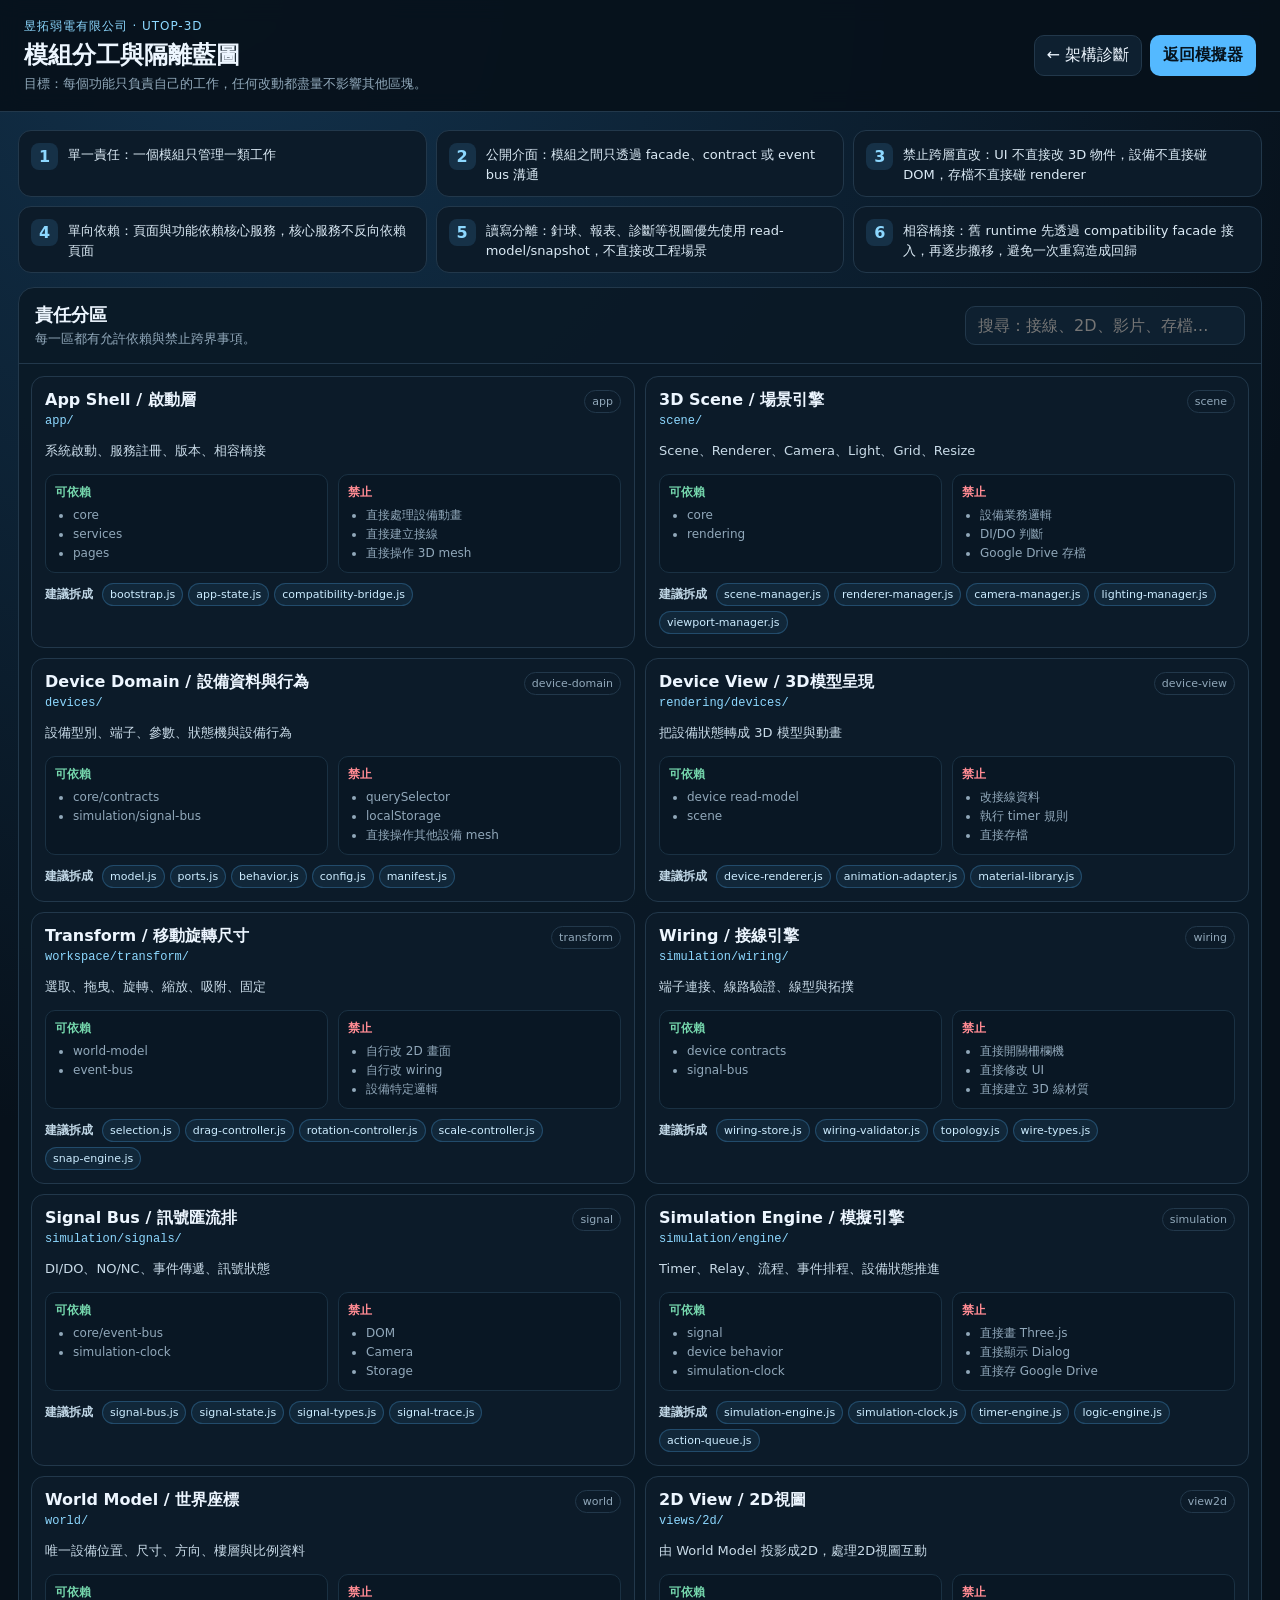
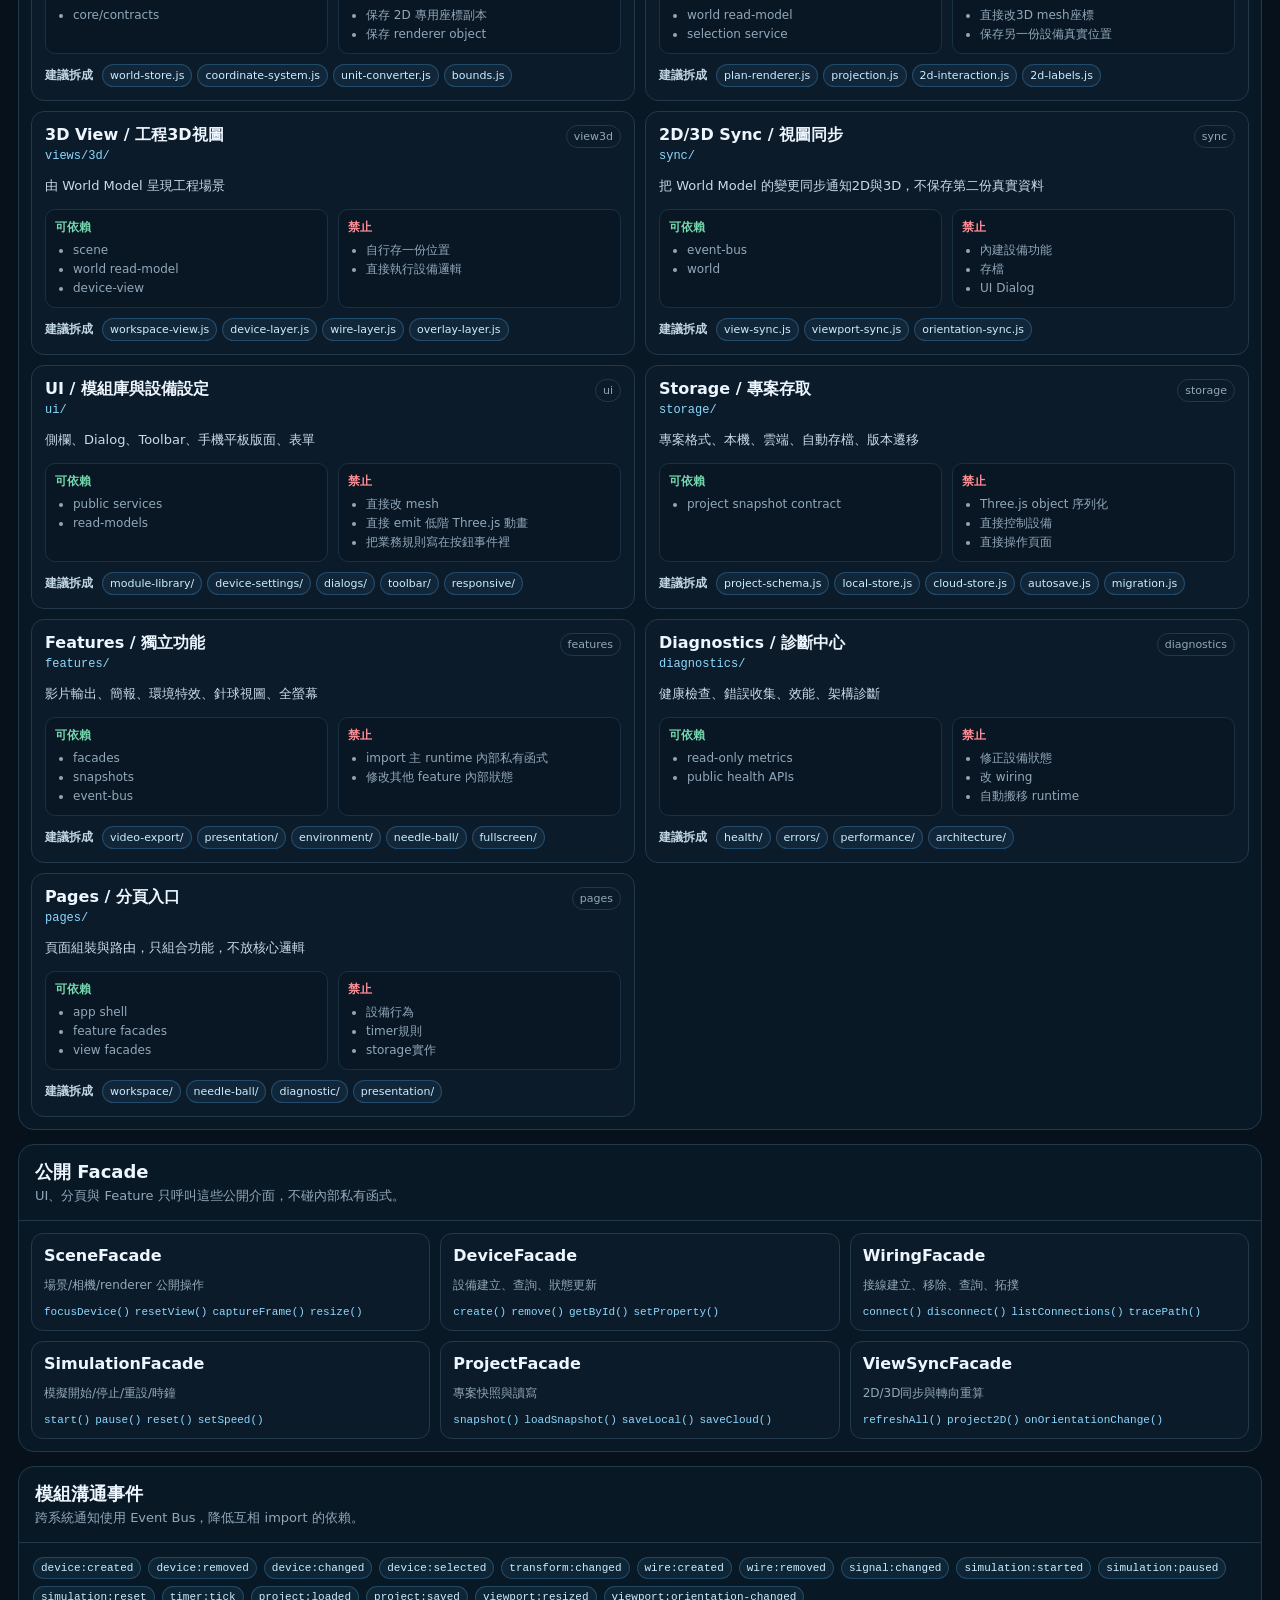
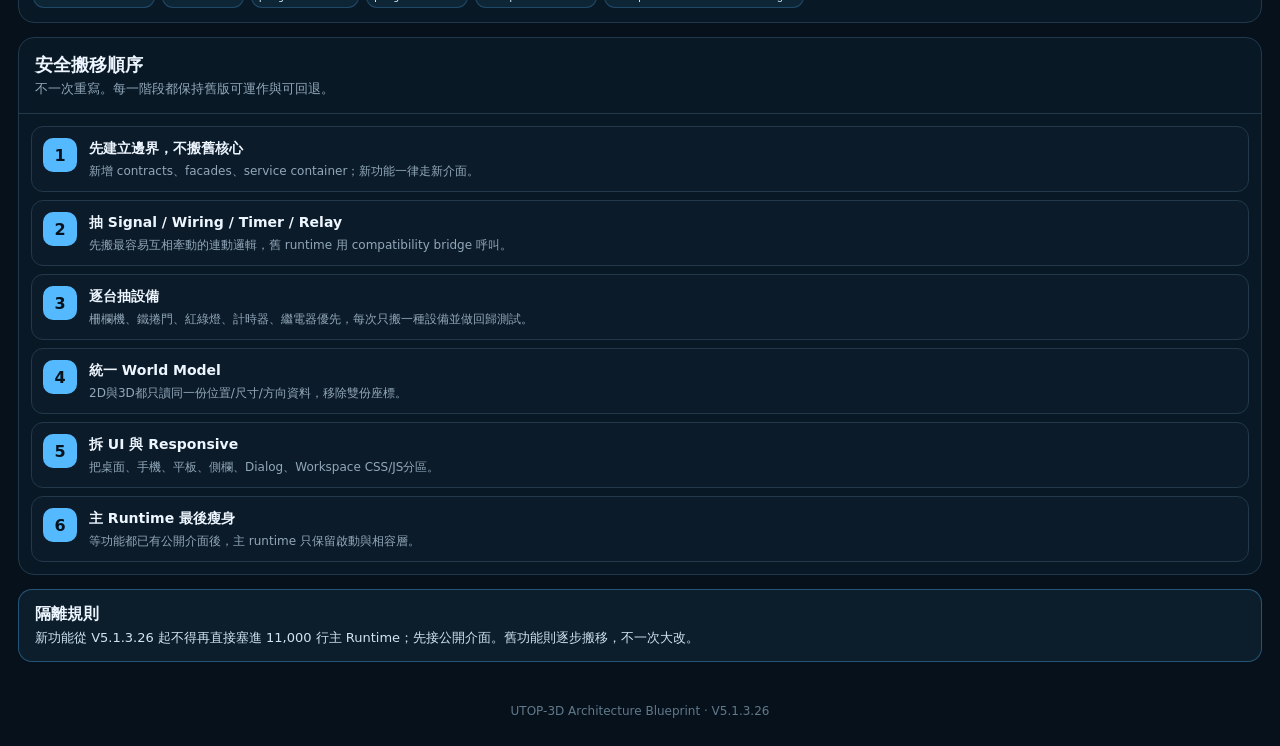
==== architecture-blueprint.html @ c3c10d14 "UTOP-V5.1.3.26 -5" ====
<!doctype html>
<html lang="zh-Hant">
<head>
<meta charset="utf-8">
<meta name="viewport" content="width=device-width,initial-scale=1,viewport-fit=cover">
<meta name="theme-color" content="#07111b">
<title>UTOP-3D V5.1.3.26｜模組分工藍圖</title>
<link rel="stylesheet" href="./css/architecture-blueprint.css?v=5.1.3.26-20260808">
</head>
<body>
<header class="topbar">
  <div>
    <div class="eyebrow">昱拓弱電有限公司 · UTOP-3D</div>
    <h1>模組分工與隔離藍圖</h1>
    <p>目標：每個功能只負責自己的工作，任何改動都盡量不影響其他區塊。</p>
  </div>
  <div class="top-actions">
    <button id="diagnosticBtn" type="button">← 架構診斷</button>
    <button id="homeBtn" class="primary" type="button">返回模擬器</button>
  </div>
</header>
<main>
  <section class="principles" id="principles"></section>

  <section class="panel">
    <div class="panel-head">
      <div><h2>責任分區</h2><p>每一區都有允許依賴與禁止跨界事項。</p></div>
      <div class="filters">
        <input id="searchInput" type="search" placeholder="搜尋：接線、2D、影片、存檔…">
      </div>
    </div>
    <div id="zoneGrid" class="zone-grid"></div>
  </section>

  <section class="panel">
    <div class="panel-head"><div><h2>公開 Facade</h2><p>UI、分頁與 Feature 只呼叫這些公開介面，不碰內部私有函式。</p></div></div>
    <div id="facadeGrid" class="facade-grid"></div>
  </section>

  <section class="panel">
    <div class="panel-head"><div><h2>模組溝通事件</h2><p>跨系統通知使用 Event Bus，降低互相 import 的依賴。</p></div></div>
    <div id="eventList" class="event-list"></div>
  </section>

  <section class="panel">
    <div class="panel-head"><div><h2>安全搬移順序</h2><p>不一次重寫。每一階段都保持舊版可運作與可回退。</p></div></div>
    <div id="migrationList" class="migration-list"></div>
  </section>

  <section class="callout">
    <strong>隔離規則</strong>
    <p>新功能從 V5.1.3.26 起不得再直接塞進 11,000 行主 Runtime；先接公開介面。舊功能則逐步搬移，不一次大改。</p>
  </section>
</main>
<footer>UTOP-3D Architecture Blueprint · V5.1.3.26</footer>
<script src="./js/architecture-blueprint.js?v=5.1.3.26-20260808" defer></script>
</body>
</html>
---- css/architecture-blueprint.css ----
:root{color-scheme:dark;--bg:#07111b;--panel:#0b1926;--panel2:#102234;--line:#22384b;--text:#edf6ff;--muted:#91a8ba;--accent:#54b9ff;--accent2:#8dd8ff;--danger:#ff8b93;--ok:#75d7ad}
*{box-sizing:border-box}body{margin:0;background:radial-gradient(circle at 18% 0,#12314b 0,transparent 28%),var(--bg);color:var(--text);font-family:system-ui,-apple-system,"Noto Sans TC",sans-serif}.topbar{position:sticky;top:0;z-index:20;display:flex;justify-content:space-between;gap:16px;align-items:center;padding:18px 24px;background:rgba(7,17,27,.94);border-bottom:1px solid var(--line);backdrop-filter:blur(10px)}.eyebrow{font-size:12px;color:var(--accent2);letter-spacing:.08em}.topbar h1{font-size:24px;margin:4px 0}.topbar p{margin:0;color:var(--muted);font-size:13px}.top-actions{display:flex;gap:8px;flex-wrap:wrap}button,input{font:inherit;border:1px solid var(--line);background:#0e2030;color:var(--text);border-radius:10px;padding:9px 12px}button{cursor:pointer}.primary{background:var(--accent);color:#06131d;border-color:transparent;font-weight:700}main{max-width:1500px;margin:auto;padding:18px}.principles{display:grid;grid-template-columns:repeat(3,minmax(0,1fr));gap:9px}.principles article{display:flex;gap:10px;align-items:flex-start;border:1px solid var(--line);background:#0c1b29;border-radius:13px;padding:12px}.principles span{display:grid;place-items:center;min-width:27px;height:27px;border-radius:8px;background:rgba(84,185,255,.14);color:var(--accent2);font-weight:800}.principles p{margin:2px 0 0;font-size:13px;line-height:1.5;color:#dbeaf5}.panel{margin-top:14px;border:1px solid var(--line);border-radius:16px;background:rgba(10,25,38,.93);overflow:hidden}.panel-head{display:flex;justify-content:space-between;gap:12px;align-items:center;padding:15px 16px;border-bottom:1px solid var(--line)}.panel h2{margin:0 0 3px;font-size:18px}.panel-head p{margin:0;color:var(--muted);font-size:13px}.filters input{min-width:280px}.zone-grid{display:grid;grid-template-columns:repeat(2,minmax(0,1fr));gap:10px;padding:12px}.zone{border:1px solid var(--line);background:#0c1b29;border-radius:13px;padding:13px}.zone-title{display:flex;justify-content:space-between;gap:10px}.zone-title strong{display:block}.zone-title code{display:block;color:var(--accent2);margin-top:3px;font-size:12px}.zone-title>span{font-size:11px;color:var(--muted);border:1px solid var(--line);border-radius:999px;padding:4px 7px;height:max-content}.resp{color:#c9dbe8;line-height:1.5;font-size:13px}.cols{display:grid;grid-template-columns:1fr 1fr;gap:10px}.cols>div{border:1px solid #1a3143;border-radius:10px;padding:9px;background:#091724}.cols h3{margin:0 0 5px;font-size:12px;color:var(--ok)}.cols .deny h3{color:var(--danger)}.cols ul{margin:0;padding-left:18px;color:var(--muted);font-size:12px;line-height:1.6}.split{display:flex;flex-wrap:wrap;gap:5px;align-items:center;margin-top:10px}.split b{font-size:12px;color:#bfd5e4;margin-right:4px}.split span,.event-list code{font-size:11px;border:1px solid rgba(84,185,255,.25);background:rgba(84,185,255,.08);color:#ccecff;border-radius:999px;padding:4px 7px}.facade-grid{display:grid;grid-template-columns:repeat(3,minmax(0,1fr));gap:10px;padding:12px}.facade-grid article{border:1px solid var(--line);border-radius:12px;background:#0c1b29;padding:12px}.facade-grid p{color:var(--muted);font-size:12px}.facade-grid div{display:flex;gap:5px;flex-wrap:wrap}.facade-grid code{font-size:11px;color:var(--accent2)}.event-list{display:flex;gap:7px;flex-wrap:wrap;padding:14px}.migration-list{padding:12px;display:grid;gap:8px}.migration-list article{display:flex;gap:12px;border:1px solid var(--line);border-radius:12px;background:#0c1b29;padding:11px}.migration-list span{display:grid;place-items:center;min-width:34px;height:34px;border-radius:10px;background:var(--accent);color:#06131d;font-weight:900}.migration-list strong{font-size:14px}.migration-list p{margin:4px 0 0;color:var(--muted);font-size:12px;line-height:1.5}.callout{margin-top:14px;border:1px solid rgba(84,185,255,.35);background:rgba(84,185,255,.08);border-radius:14px;padding:14px 16px}.callout p{margin:4px 0 0;color:#cfe4f2;font-size:13px}.empty{grid-column:1/-1;padding:30px;text-align:center;color:var(--muted)}footer{text-align:center;color:#60798b;font-size:12px;padding:24px}@media(max-width:980px){.principles,.facade-grid{grid-template-columns:1fr 1fr}.topbar,.panel-head{align-items:flex-start}.panel-head{flex-direction:column}.filters,.filters input{width:100%}}@media(max-width:720px){.topbar{position:static;flex-direction:column;padding:14px}.top-actions{width:100%}.top-actions button{flex:1}.principles,.zone-grid,.facade-grid{grid-template-columns:1fr}.cols{grid-template-columns:1fr}main{padding:10px}.topbar h1{font-size:20px}}
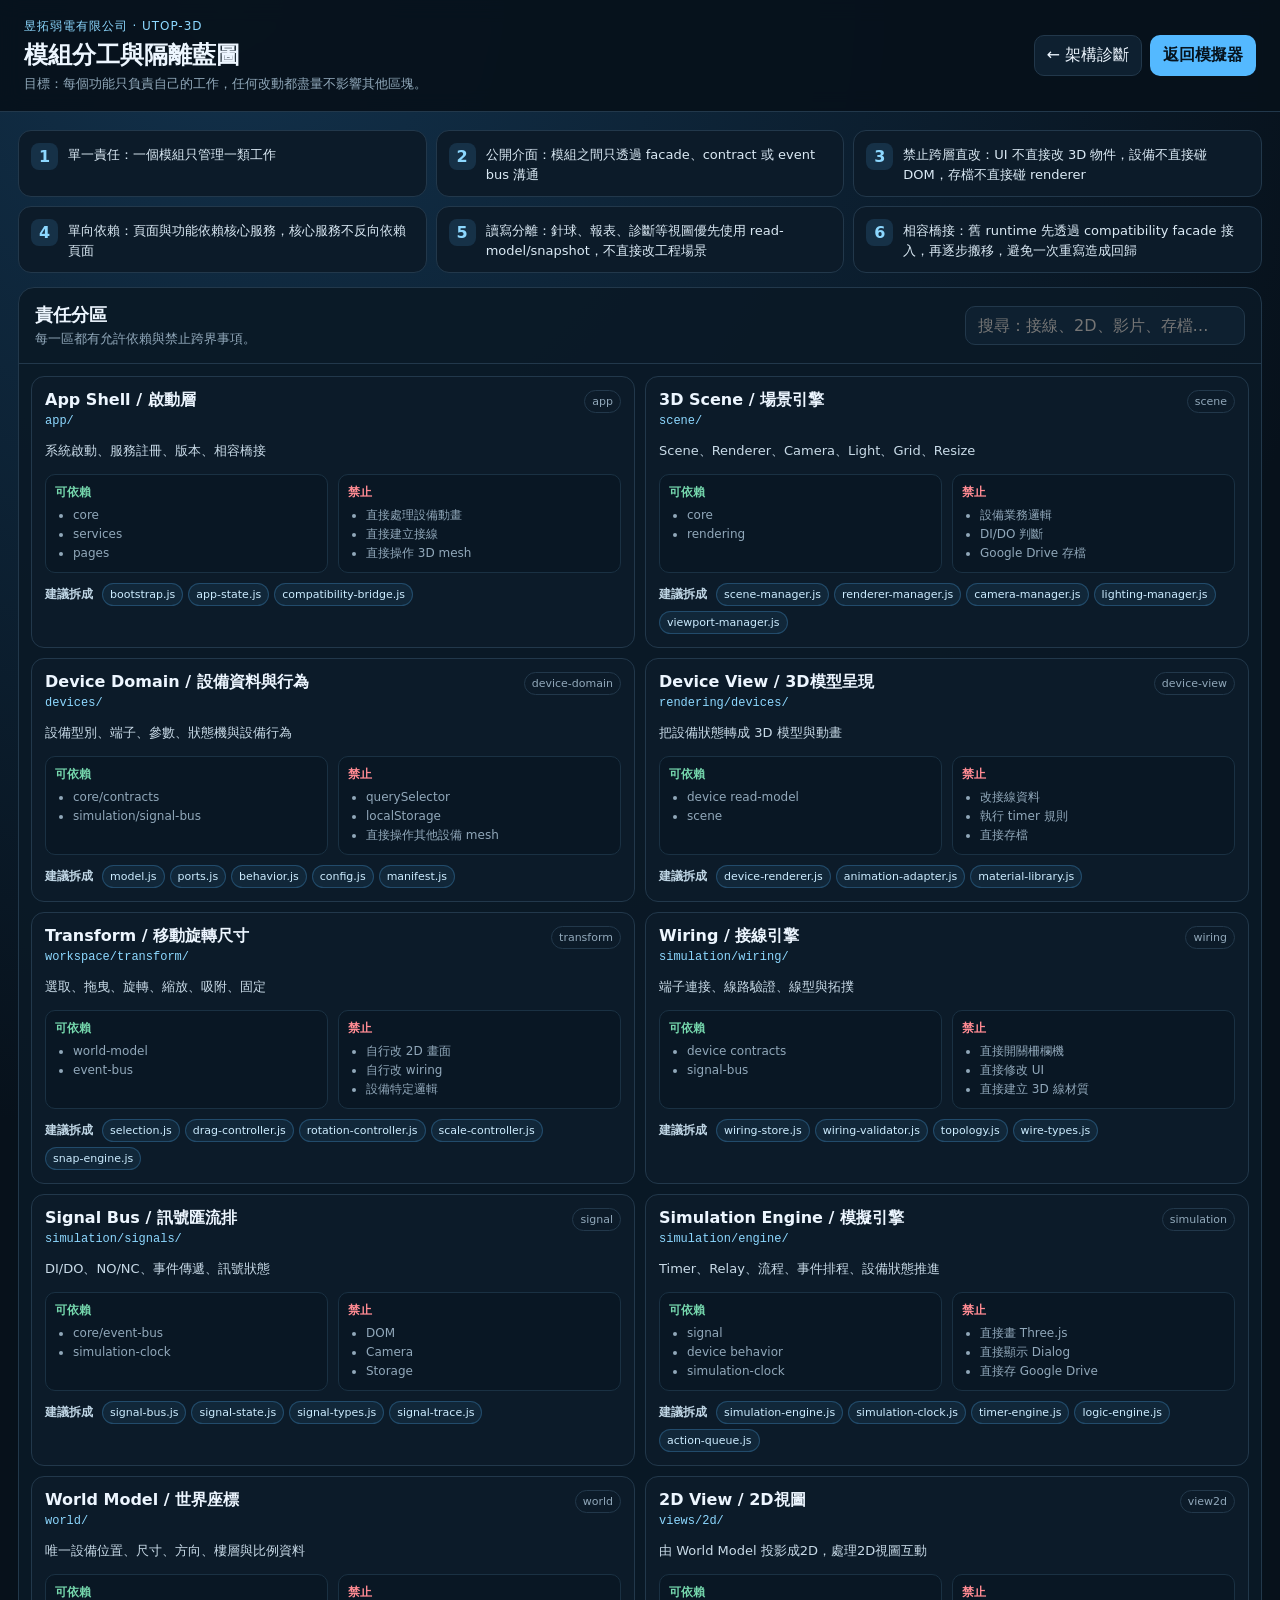
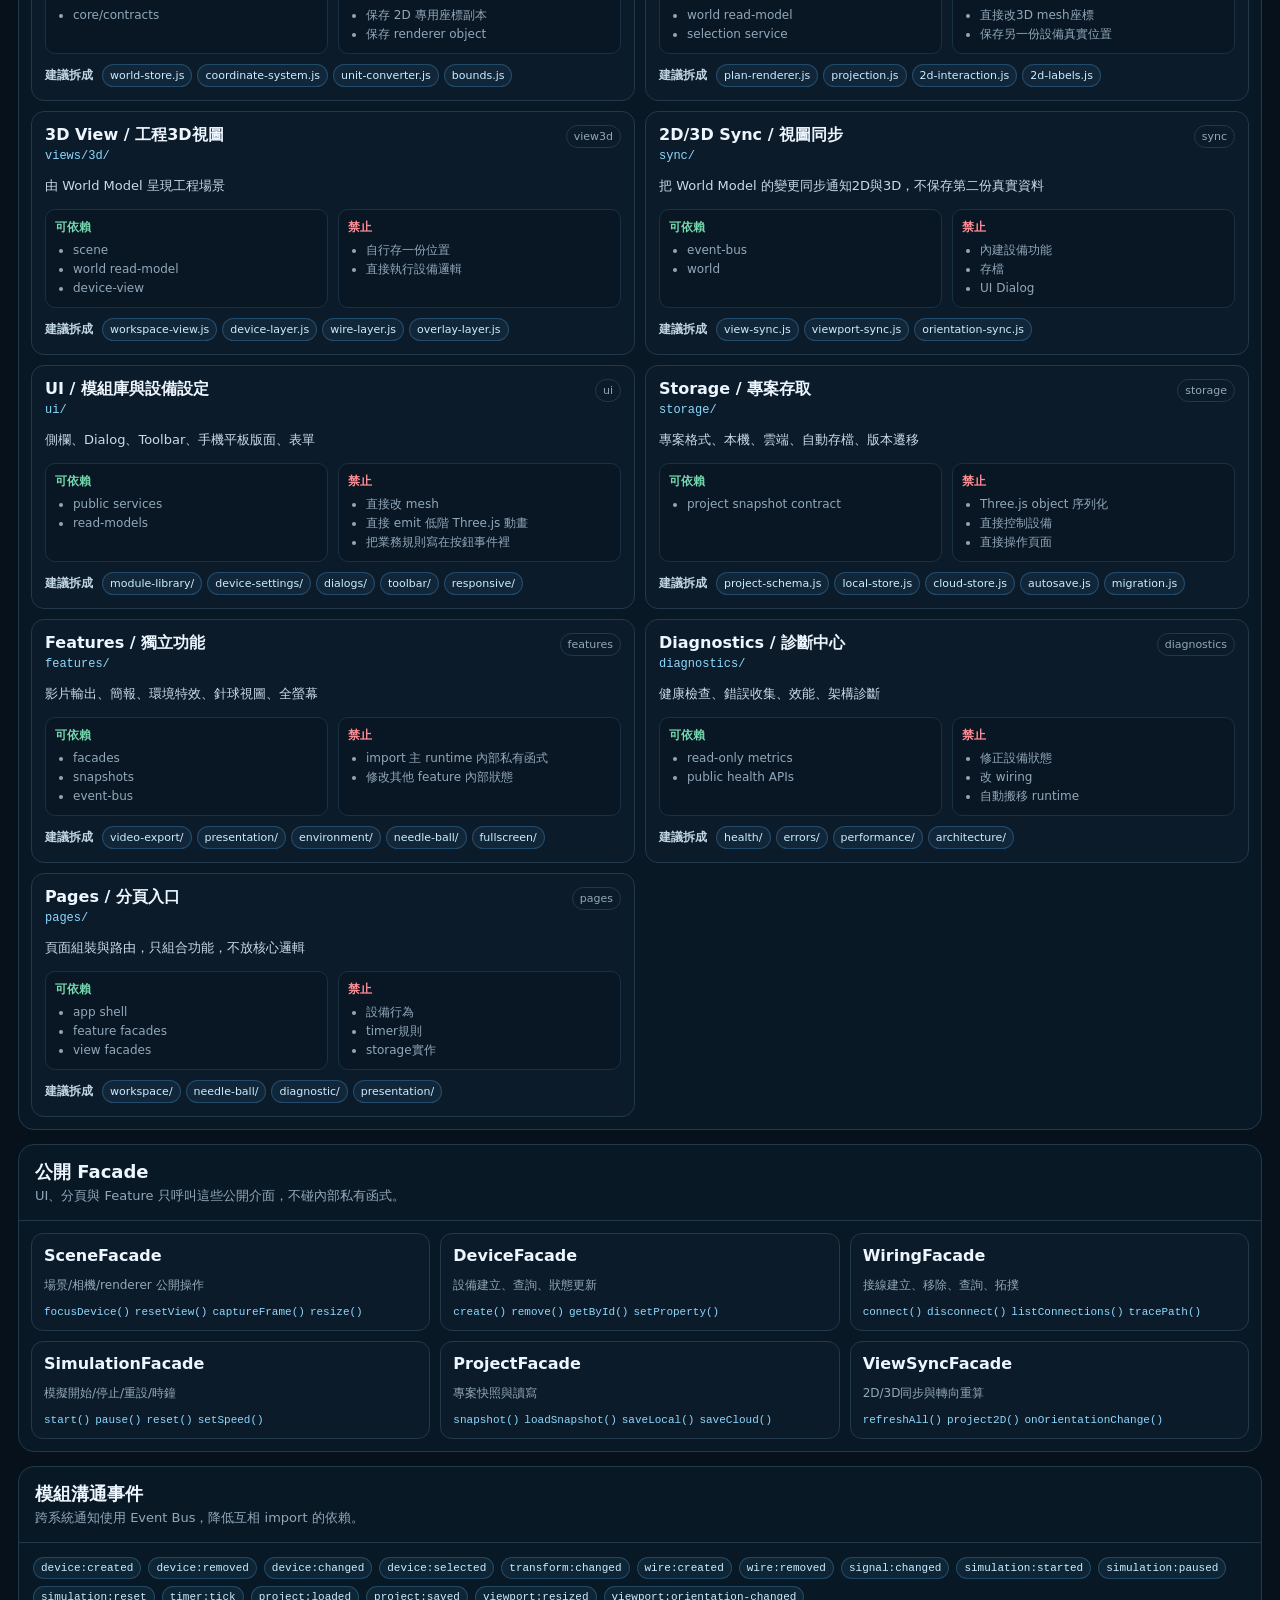
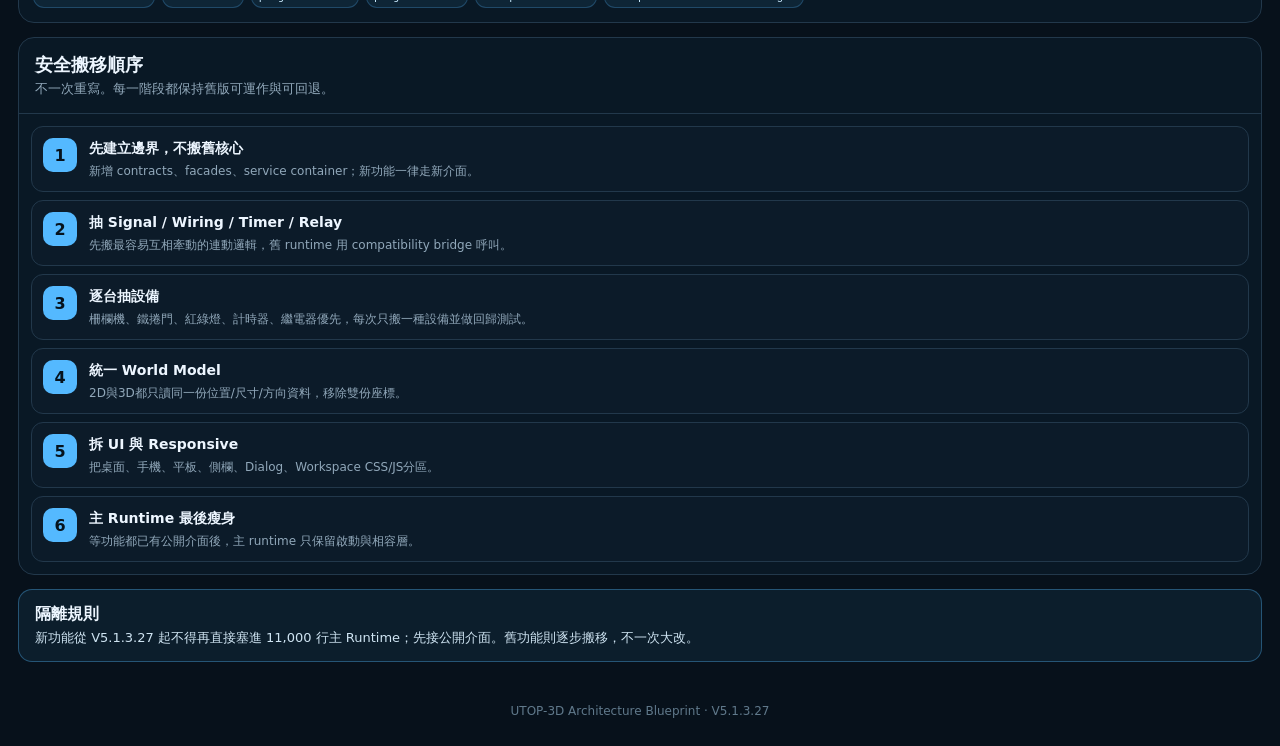
==== commit 1660c0a2: "UTOP-V5.1.3.27_完整檢查與版本快取同步修正 -2" ====
--- a/architecture-blueprint.html
+++ b/architecture-blueprint.html
@@ -4,7 +4,7 @@
 <meta charset="utf-8">
 <meta name="viewport" content="width=device-width,initial-scale=1,viewport-fit=cover">
 <meta name="theme-color" content="#07111b">
-<title>UTOP-3D V5.1.3.26｜模組分工藍圖</title>
+<title>UTOP-3D V5.1.3.27｜模組分工藍圖</title>
 <link rel="stylesheet" href="./css/architecture-blueprint.css?v=5.1.3.26-20260808">
 </head>
 <body>
@@ -49,10 +49,10 @@
 
   <section class="callout">
     <strong>隔離規則</strong>
-    <p>新功能從 V5.1.3.26 起不得再直接塞進 11,000 行主 Runtime；先接公開介面。舊功能則逐步搬移，不一次大改。</p>
+    <p>新功能從 V5.1.3.27 起不得再直接塞進 11,000 行主 Runtime；先接公開介面。舊功能則逐步搬移，不一次大改。</p>
   </section>
 </main>
-<footer>UTOP-3D Architecture Blueprint · V5.1.3.26</footer>
+<footer>UTOP-3D Architecture Blueprint · V5.1.3.27</footer>
 <script src="./js/architecture-blueprint.js?v=5.1.3.26-20260808" defer></script>
 </body>
 </html>
